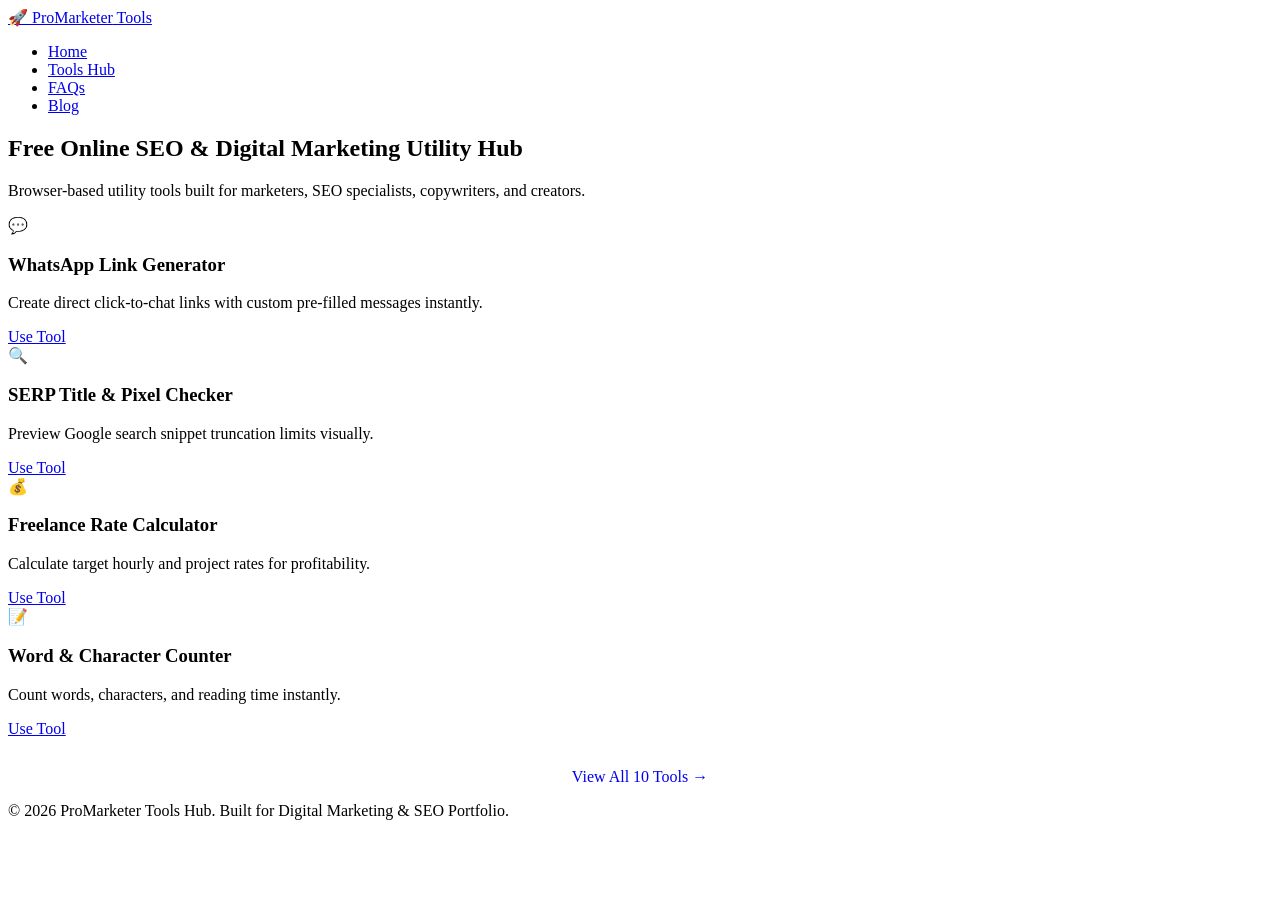
==== index.html @ bec89045 "Add files via upload" ====
<!DOCTYPE html>
<html lang="en">
<head>
    <meta charset="UTF-8">
    <meta name="viewport" content="width=device-width, initial-scale=1.0">
    <title>ProMarketer Tools Hub - Free SEO & Marketing Utilities</title>
    <link rel="stylesheet" href="css/style.css">
  <!-- Favicon -->
<link rel="icon" href="data:image/svg+xml,<svg xmlns=%22http://www.w3.org/2000/svg%22 viewBox=%220 0 100 100%22><text y=%22.9em%22 font-size=%2290%22>🚀</text></svg>"> 
    <!-- Open Graph / Facebook / WhatsApp -->
<meta property="og:type" content="website">
<meta property="og:title" content="ProMarketer Tools Hub - Free SEO & Marketing Utilities">
<meta property="og:description" content="Free browser-based tools built for marketers, SEO specialists, copywriters, and creators.">
<meta property="og:url" content="https://yourdomain.com/">

<!-- Twitter -->
<meta name="twitter:card" content="summary_large_image">
<meta name="twitter:title" content="ProMarketer Tools Hub - Free SEO & Marketing Utilities">
<meta name="twitter:description" content="Free browser-based tools built for marketers, SEO specialists, copywriters, and creators.">
    <link rel="canonical" href="https://yourdomain.com/">
    <script type="application/ld+json">
{
  "@context": "https://schema.org",
  "@type": "WebSite",
  "name": "ProMarketer Tools Hub",
  "url": "https://yourdomain.com/",
  "potentialAction": {
    "@type": "SearchAction",
    "target": "https://yourdomain.com/services.html?q={search_term_string}",
    "query-input": "required name=search_term_string"
  }
}
</script>
</head>
<body>

    <header>
        <div class="nav-container">
            <a href="index.html" class="logo">🚀 <span>ProMarketer</span> Tools</a>
            <ul class="nav-links">
                <li><a href="index.html" class="active">Home</a></li>
                <li><a href="services.html">Tools Hub</a></li>
                <li><a href="faqs.html">FAQs</a></li>
                <li><a href="blogs.html">Blog</a></li>
            </ul>
        </div>
    </header>

    <section class="hero">
        <h1>Free Online SEO & Digital Marketing <span>Utility Hub</span></h1>
        <p>Browser-based utility tools built for marketers, SEO specialists, copywriters, and creators.</p>
    </section>

    <div class="container">
        <div class="tools-grid">
            <div class="tool-card">
                <div>
                    <div class="tool-icon">💬</div>
                    <h3>WhatsApp Link Generator</h3>
                    <p>Create direct click-to-chat links with custom pre-filled messages instantly.</p>
                </div>
                <a href="services.html" class="use-tool-btn">Use Tool</a>
            </div>

            <div class="tool-card">
                <div>
                    <div class="tool-icon">🔍</div>
                    <h3>SERP Title & Pixel Checker</h3>
                    <p>Preview Google search snippet truncation limits visually.</p>
                </div>
                <a href="services.html" class="use-tool-btn">Use Tool</a>
            </div>

            <div class="tool-card">
                <div>
                    <div class="tool-icon">💰</div>
                    <h3>Freelance Rate Calculator</h3>
                    <p>Calculate target hourly and project rates for profitability.</p>
                </div>
                <a href="services.html" class="use-tool-btn">Use Tool</a>
            </div>

            <div class="tool-card">
                <div>
                    <div class="tool-icon">📝</div>
                    <h3>Word & Character Counter</h3>
                    <p>Count words, characters, and reading time instantly.</p>
                </div>
                <a href="services.html" class="use-tool-btn">Use Tool</a>
            </div>
        </div>

        <div style="text-align: center; margin-top: 30px;">
            <a href="services.html" class="action-btn" style="display:inline-block; max-width:240px; text-decoration:none;">View All 10 Tools →</a>
        </div>
    </div>

    <footer>
        <p>&copy; 2026 ProMarketer Tools Hub. Built for Digital Marketing & SEO Portfolio.</p>
    </footer>

    <script src="js/script.js"></script>
</body>
</html>
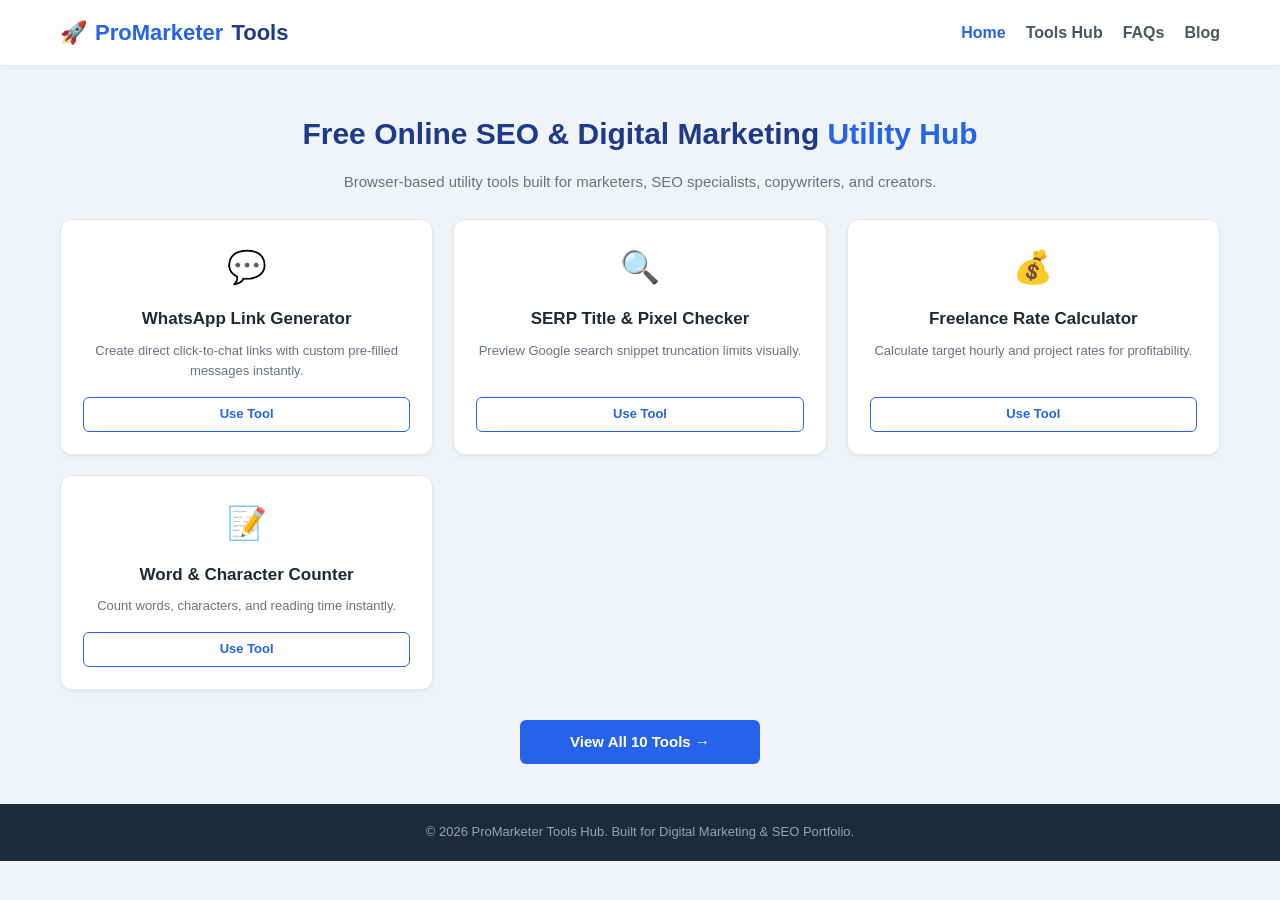
==== commit 620cb325: "Add files via upload" ====
--- a/index.html
+++ b/index.html
@@ -4,7 +4,7 @@
     <meta charset="UTF-8">
     <meta name="viewport" content="width=device-width, initial-scale=1.0">
     <title>ProMarketer Tools Hub - Free SEO & Marketing Utilities</title>
-    <link rel="stylesheet" href="css/style.css">
+   <link rel="stylesheet" href="style.css">
   <!-- Favicon -->
 <link rel="icon" href="data:image/svg+xml,<svg xmlns=%22http://www.w3.org/2000/svg%22 viewBox=%220 0 100 100%22><text y=%22.9em%22 font-size=%2290%22>🚀</text></svg>"> 
     <!-- Open Graph / Facebook / WhatsApp -->
@@ -99,6 +99,6 @@
         <p>&copy; 2026 ProMarketer Tools Hub. Built for Digital Marketing & SEO Portfolio.</p>
     </footer>
 
-    <script src="js/script.js"></script>
+    <script src="script.js"></script>
 </body>
 </html>
--- a/style.css
+++ b/style.css
@@ -0,0 +1,278 @@
+* {
+    margin: 0;
+    padding: 0;
+    box-sizing: border-box;
+    font-family: 'Segoe UI', Tahoma, Geneva, Verdana, sans-serif;
+}
+
+body {
+    background-color: #f0f4f8;
+    color: #333;
+    line-height: 1.6;
+}
+
+/* Header & Navigation */
+header {
+    background: #ffffff;
+    box-shadow: 0 2px 5px rgba(0,0,0,0.05);
+    position: sticky;
+    top: 0;
+    z-index: 100;
+}
+
+.nav-container {
+    max-width: 1200px;
+    margin: 0 auto;
+    padding: 15px 20px;
+    display: flex;
+    justify-content: space-between;
+    align-items: center;
+}
+
+.logo {
+    font-size: 22px;
+    font-weight: bold;
+    color: #1e3a8a;
+    text-decoration: none;
+    display: flex;
+    align-items: center;
+    gap: 8px;
+}
+
+.logo span {
+    color: #2563eb;
+}
+
+.nav-links {
+    display: flex;
+    gap: 20px;
+    list-style: none;
+}
+
+.nav-links a {
+    text-decoration: none;
+    color: #4b5563;
+    font-weight: 600;
+    transition: color 0.3s;
+}
+
+.nav-links a:hover, .nav-links a.active {
+    color: #2563eb;
+}
+
+/* Hero Section */
+.hero {
+    text-align: center;
+    padding: 45px 20px 25px;
+    max-width: 850px;
+    margin: 0 auto;
+}
+
+.hero h1 {
+    font-size: 30px;
+    color: #1e3a8a;
+    margin-bottom: 12px;
+}
+
+.hero h1 span {
+    color: #2563eb;
+}
+
+.hero p {
+    color: #6b7280;
+    font-size: 15px;
+}
+
+/* Tools Grid Layout (FCConvert Style) */
+.container {
+    max-width: 1200px;
+    margin: 0 auto 40px;
+    padding: 0 20px;
+}
+
+.tools-grid {
+    display: grid;
+    grid-template-columns: repeat(auto-fit, minmax(300px, 1fr));
+    gap: 20px;
+}
+
+.tool-card {
+    background: #ffffff;
+    border-radius: 12px;
+    padding: 22px;
+    text-align: center;
+    box-shadow: 0 4px 6px rgba(0, 0, 0, 0.02), 0 1px 3px rgba(0, 0, 0, 0.05);
+    border: 1px solid #e5e7eb;
+    transition: transform 0.2s ease, box-shadow 0.2s ease;
+    display: flex;
+    flex-direction: column;
+    justify-content: space-between;
+}
+
+.tool-card:hover {
+    transform: translateY(-4px);
+    box-shadow: 0 8px 12px rgba(0, 0, 0, 0.05);
+    border-color: #cbd5e1;
+}
+
+.tool-icon {
+    font-size: 32px;
+    margin-bottom: 12px;
+}
+
+.tool-card h3 {
+    font-size: 17px;
+    color: #1f2937;
+    margin-bottom: 8px;
+}
+
+.tool-card p {
+    font-size: 13px;
+    color: #6b7280;
+    margin-bottom: 15px;
+}
+
+.use-tool-btn {
+    display: inline-block;
+    background: #ffffff;
+    color: #2563eb;
+    border: 1px solid #2563eb;
+    padding: 6px 16px;
+    border-radius: 6px;
+    font-weight: 600;
+    font-size: 13px;
+    text-decoration: none;
+    cursor: pointer;
+    transition: all 0.2s;
+}
+
+.use-tool-btn:hover {
+    background: #2563eb;
+    color: #ffffff;
+}
+
+/* Workspace Panels */
+.tool-box {
+    background: #fff;
+    padding: 25px;
+    border-radius: 12px;
+    border: 1px solid #e5e7eb;
+    max-width: 650px;
+    margin: 20px auto;
+}
+
+.form-group {
+    margin-bottom: 15px;
+    text-align: left;
+}
+
+.form-group label {
+    display: block;
+    font-weight: bold;
+    margin-bottom: 6px;
+    color: #1e3a8a;
+    font-size: 14px;
+}
+
+.form-group input, .form-group textarea {
+    width: 100%;
+    padding: 10px;
+    border: 1px solid #cbd5e1;
+    border-radius: 6px;
+    font-size: 14px;
+}
+
+.action-btn {
+    width: 100%;
+    background: #2563eb;
+    color: #fff;
+    border: none;
+    padding: 10px;
+    font-size: 15px;
+    font-weight: bold;
+    border-radius: 6px;
+    cursor: pointer;
+}
+
+.action-btn:hover {
+    background: #1d4ed8;
+}
+
+.result-box {
+    margin-top: 15px;
+    background: #f8fafc;
+    padding: 12px;
+    border-radius: 6px;
+    border: 1px dashed #2563eb;
+    word-break: break-all;
+    text-align: left;
+}
+
+/* FAQs Accordion */
+.faq-item {
+    background: #fff;
+    margin-bottom: 12px;
+    border-radius: 8px;
+    padding: 14px 18px;
+    border: 1px solid #e5e7eb;
+    cursor: pointer;
+    text-align: left;
+}
+
+.faq-question {
+    font-weight: bold;
+    color: #1e3a8a;
+    font-size: 15px;
+    display: flex;
+    justify-content: space-between;
+}
+
+.faq-answer {
+    display: none;
+    margin-top: 8px;
+    color: #4b5563;
+    font-size: 13.5px;
+}
+
+.faq-item.active .faq-answer {
+    display: block;
+}
+
+/* Blog Cards */
+.blog-post {
+    background: #fff;
+    border-radius: 10px;
+    padding: 22px;
+    margin-bottom: 20px;
+    border: 1px solid #e5e7eb;
+    text-align: left;
+}
+
+.blog-post h2 {
+    color: #1e3a8a;
+    font-size: 18px;
+    margin-bottom: 6px;
+}
+
+.blog-post .meta {
+    font-size: 12px;
+    color: #d97706;
+    margin-bottom: 8px;
+    font-weight: 600;
+}
+
+.blog-post p {
+    color: #4b5563;
+    font-size: 13.5px;
+    margin-bottom: 12px;
+}
+
+/* Footer */
+footer {
+    background: #1e293b;
+    color: #94a3b8;
+    text-align: center;
+    padding: 18px;
+    font-size: 13px;
+    margin-top: 40px;
+}
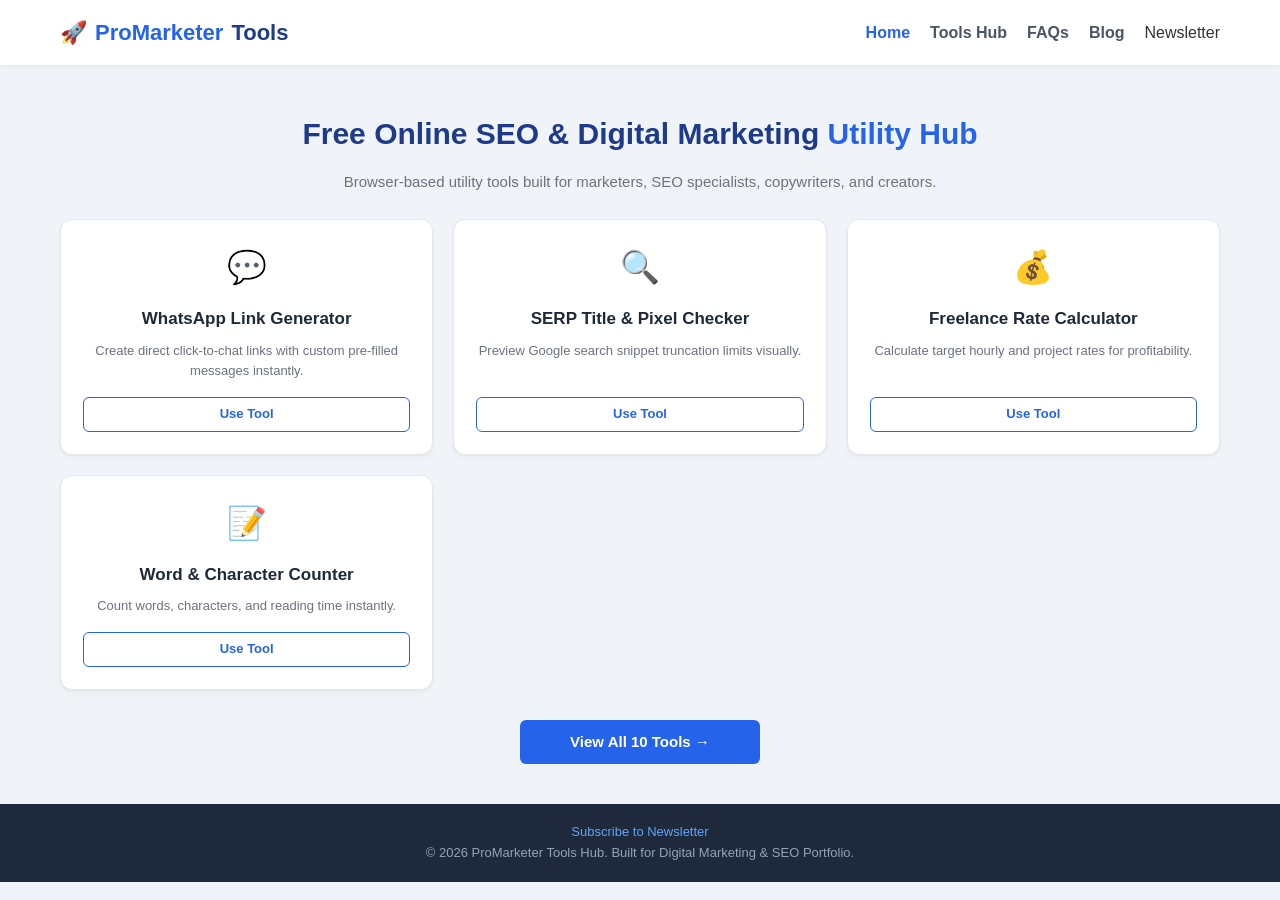
==== commit af671fec: "Add files via upload" ====
--- a/index.html
+++ b/index.html
@@ -1,32 +1,34 @@
 <!DOCTYPE html>
 <html lang="en">
 <head>
+      <!-- Google tag (gtag.js) --> <script async src="https://www.googletagmanager.com/gtag/js?id=G-ZNXLZWR3DQ"></script> <script> window.dataLayer = window.dataLayer || []; function gtag(){dataLayer.push(arguments);} gtag('js', new Date()); gtag('config', 'G-ZNXLZWR3DQ'); </script>
     <meta charset="UTF-8">
     <meta name="viewport" content="width=device-width, initial-scale=1.0">
     <title>ProMarketer Tools Hub - Free SEO & Marketing Utilities</title>
+    <meta name="description" content="Access free online SEO and digital marketing utility tools including WhatsApp Link Generator, SERP Title Checker, Word Counter, and Freelance Rate Calculator.">
    <link rel="stylesheet" href="style.css">
   <!-- Favicon -->
-<link rel="icon" href="data:image/svg+xml,<svg xmlns=%22http://www.w3.org/2000/svg%22 viewBox=%220 0 100 100%22><text y=%22.9em%22 font-size=%2290%22>🚀</text></svg>"> 
+<link rel="icon" href="data:image/svg+xml,<svg xmlns='http://www.w3.org/2000/svg' viewBox='0 0 100 100'><text y='.9em' font-size='90'>🚀</text></svg>">
     <!-- Open Graph / Facebook / WhatsApp -->
 <meta property="og:type" content="website">
 <meta property="og:title" content="ProMarketer Tools Hub - Free SEO & Marketing Utilities">
 <meta property="og:description" content="Free browser-based tools built for marketers, SEO specialists, copywriters, and creators.">
-<meta property="og:url" content="https://yourdomain.com/">
+<meta property="og:url" content="https://saman9295.github.io/my-tools-hub/">
 
 <!-- Twitter -->
 <meta name="twitter:card" content="summary_large_image">
 <meta name="twitter:title" content="ProMarketer Tools Hub - Free SEO & Marketing Utilities">
 <meta name="twitter:description" content="Free browser-based tools built for marketers, SEO specialists, copywriters, and creators.">
-    <link rel="canonical" href="https://yourdomain.com/">
+   <link rel="canonical" href="https://saman9295.github.io/my-tools-hub/">
     <script type="application/ld+json">
 {
   "@context": "https://schema.org",
   "@type": "WebSite",
   "name": "ProMarketer Tools Hub",
-  "url": "https://yourdomain.com/",
+  "url": "https://saman9295.github.io/my-tools-hub/",
   "potentialAction": {
     "@type": "SearchAction",
-    "target": "https://yourdomain.com/services.html?q={search_term_string}",
+    "target": "https://saman9295.github.io/my-tools-hub/services.html?q={search_term_string}",
     "query-input": "required name=search_term_string"
   }
 }
@@ -42,6 +44,7 @@
                 <li><a href="services.html">Tools Hub</a></li>
                 <li><a href="faqs.html">FAQs</a></li>
                 <li><a href="blogs.html">Blog</a></li>
+             <li><ahref="newsletter.html">Newsletter</a></li>
             </ul>
         </div>
     </header>
@@ -96,6 +99,7 @@
     </div>
 
     <footer>
+          <p><a href="newsletter.html" style="color: #60a5fa; text-decoration: none;">Subscribe to Newsletter</a></p>
         <p>&copy; 2026 ProMarketer Tools Hub. Built for Digital Marketing & SEO Portfolio.</p>
     </footer>
 
--- a/style.css
+++ b/style.css
@@ -9,6 +9,11 @@
     background-color: #f0f4f8;
     color: #333;
     line-height: 1.6;
+    width: 100% !important;
+    max-width: 100% !important;
+    overflow-x: hidden !important;
+    margin: 0 !important;
+    padding: 0 !important;
 }
 
 /* Header & Navigation */
@@ -275,4 +280,84 @@
     padding: 18px;
     font-size: 13px;
     margin-top: 40px;
-}+}
+/* Mobile Responsiveness Fix */
+@media (max-width: 768px) {
+    header {
+        padding: 10px !important;
+        width: 100% !important;
+    }
+
+    .nav-container {
+        flex-direction: column !important;
+        align-items: center !important;
+        text-align: center !important;
+        padding: 10px !important;
+        width: 100% !important;
+    }
+
+    .logo {
+        font-size: 18px !important;
+        word-break: break-word !important;
+        text-align: center !important;
+    }
+
+    nav {
+        display: flex !important;
+        flex-wrap: wrap !important;
+        justify-content: center !important;
+        gap: 8px !important;
+        margin-top: 10px !important;
+        width: 100% !important;
+    }
+
+    nav a {
+        font-size: 13px !important;
+        padding: 4px 8px !important;
+    }
+
+    .hero, .container, main, section, .tool-card {
+        width: 100% !important;
+        max-width: 100% !important;
+        padding: 15px !important;
+    }
+}
+/* Decorative Hover Effects for Cards & Buttons */
+
+/* Card Hover Animation */
+.tool-card, .blog-post, .tool-box {
+    transition: transform 0.3s ease, box-shadow 0.3s ease !important;
+}
+
+.tool-card:hover, .blog-post:hover, .tool-box:hover {
+    transform: translateY(-5px) !important;
+    box-shadow: 0 10px 20px rgba(30, 58, 138, 0.12) !important;
+}
+
+/* Button Hover Effects */
+.btn, .action-btn, .use-tool-btn {
+    transition: all 0.3s ease !important;
+    cursor: pointer !important;
+}
+
+.btn:hover, .action-btn:hover, .use-tool-btn:hover {
+    background-color: #1d4ed8 !important; /* Slightly darker blue */
+    box-shadow: 0 4px 12px rgba(37, 99, 235, 0.3) !important;
+    transform: translateY(-2px) !important;
+}
+
+.btn:active, .action-btn:active, .use-tool-btn:active {
+    transform: translateY(0) !important;
+    box-shadow: none !important;
+}
+
+/* Input Focus Effects */
+input[type="text"], input[type="number"], textarea {
+    transition: border-color 0.3s ease, box-shadow 0.3s ease !important;
+}
+
+input[type="text"]:focus, input[type="number"]:focus, textarea:focus {
+    border-color: #2563eb !important;
+    box-shadow: 0 0 0 3px rgba(37, 99, 235, 0.2) !important;
+    outline: none !important;
+}
